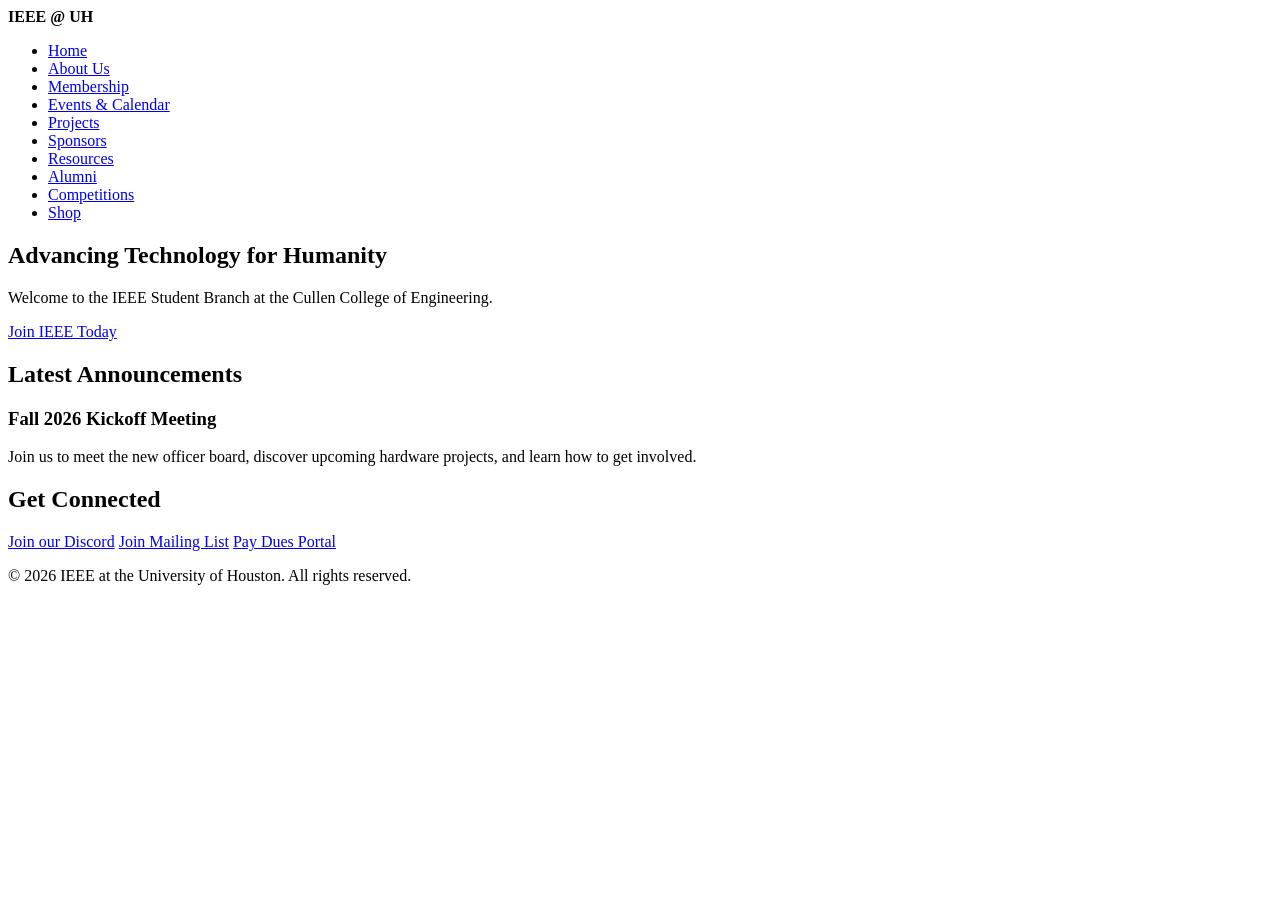
==== index.html @ 5efac814 "Create index.html" ====
<!DOCTYPE html>
<html lang="en">
<head>
    <meta charset="UTF-8">
    <meta name="viewport" content="width=device-width, initial-scale=1.0">
    <title>IEEE at University of Houston</title>
</head>
<body>
    <!-- MAIN NAVIGATION BAR -->
    <header>
        <nav>
            <div class="logo"><strong>IEEE @ UH</strong></div>
            <ul>
                <li><a href="index.html">Home</a></li>
                <li><a href="about.html">About Us</a></li>
                <li><a href="join.html">Membership</a></li>
                <li><a href="events.html">Events & Calendar</a></li>
                <li><a href="projects.html">Projects</a></li>
                <li><a href="corporate.html">Sponsors</a></li>
                <li><a href="resources.html">Resources</a></li>
                <li><a href="alumni.html">Alumni</a></li>
                <li><a href="competitions.html">Competitions</a></li>
                <li><a href="shop.html">Shop</a></li>
            </ul>
        </nav>
    </header>

    <!-- PAGE CONTENT -->
    <main>
        <section class="hero">
            <h1>Advancing Technology for Humanity</h1>
            <p>Welcome to the IEEE Student Branch at the Cullen College of Engineering.</p>
            <a href="join.html" class="btn-primary">Join IEEE Today</a>
        </section>

        <section class="announcements">
            <h2>Latest Announcements</h2>
            <div class="news-card">
                <h3>Fall 2026 Kickoff Meeting</h3>
                <p>Join us to meet the new officer board, discover upcoming hardware projects, and learn how to get involved.</p>
            </div>
        </section>

        <section class="quick-links">
            <h2>Get Connected</h2>
            <a href="#" class="btn-secondary">Join our Discord</a>
            <a href="#" class="btn-secondary">Join Mailing List</a>
            <a href="#" class="btn-secondary">Pay Dues Portal</a>
        </section>
    </main>

    <!-- FOOTER -->
    <footer>
        <p>&copy; 2026 IEEE at the University of Houston. All rights reserved.</p>
    </footer>
</body>
</html>
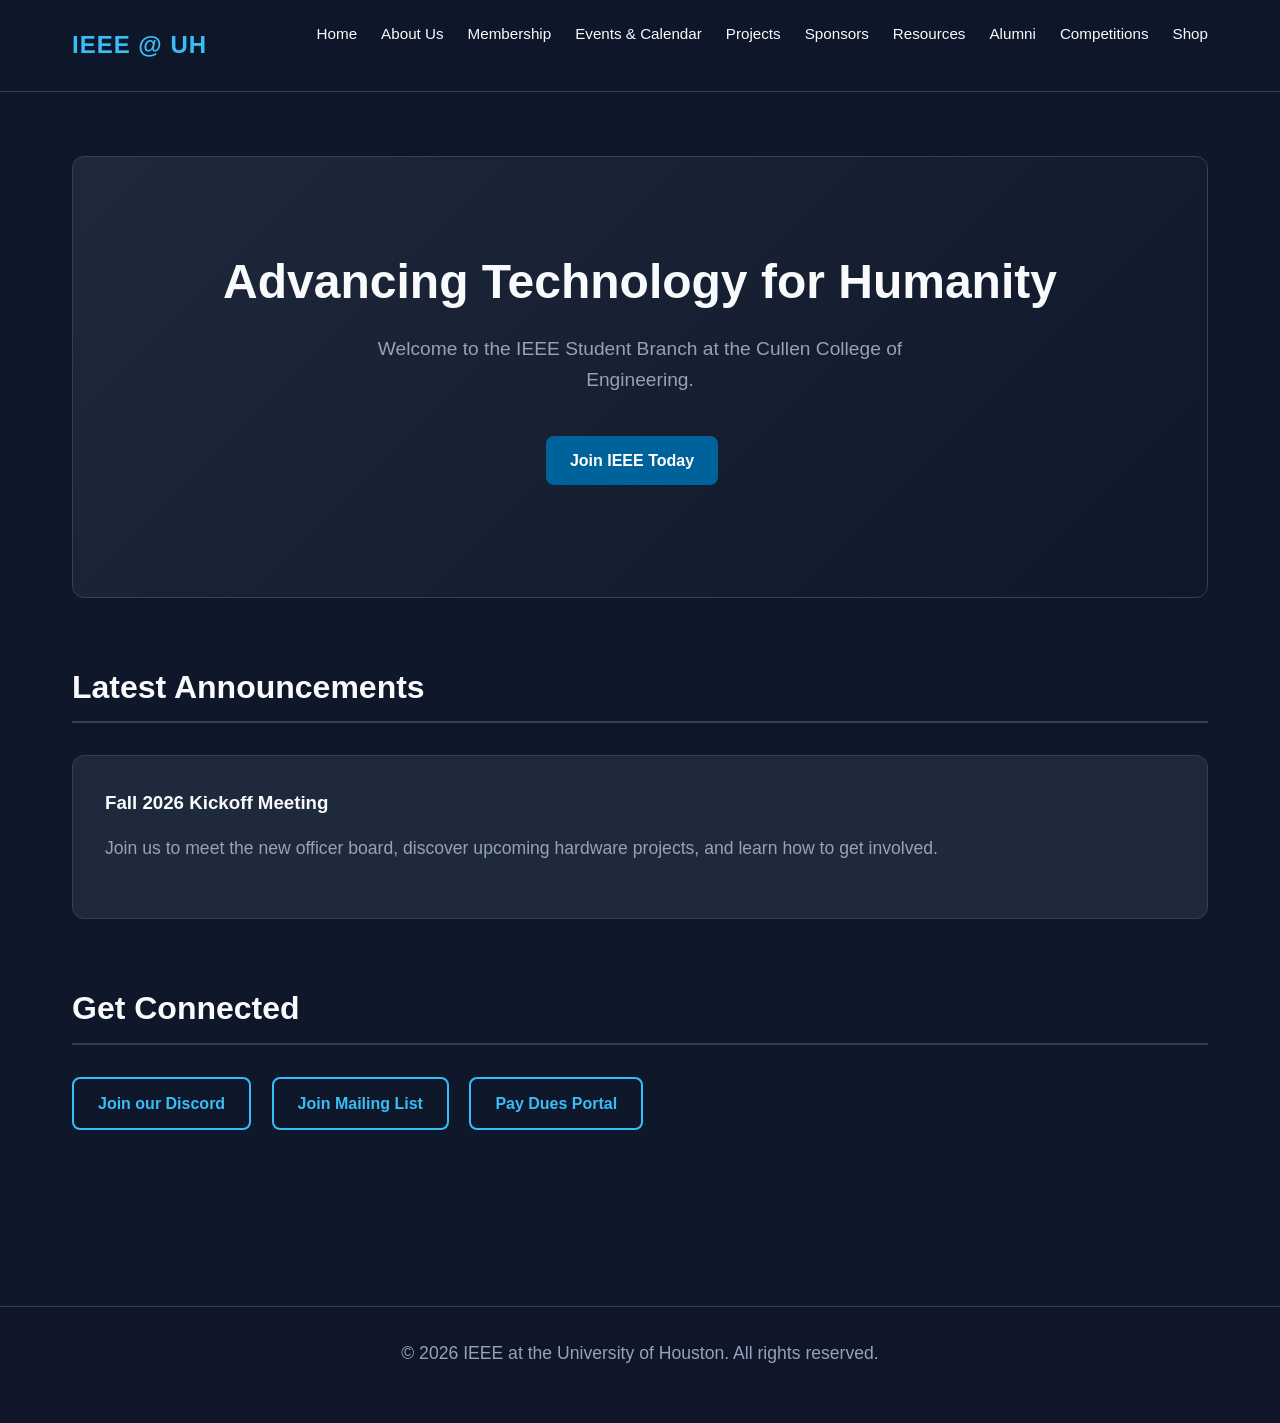
==== commit 12e5b0b4: "Update index.html" ====
--- a/index.html
+++ b/index.html
@@ -4,6 +4,7 @@
     <meta charset="UTF-8">
     <meta name="viewport" content="width=device-width, initial-scale=1.0">
     <title>IEEE at University of Houston</title>
+    <link rel="stylesheet" href="style.css">
 </head>
 <body>
     <!-- MAIN NAVIGATION BAR -->
--- a/style.css
+++ b/style.css
@@ -0,0 +1,200 @@
+/* Color Palette & Global Variables */
+:root {
+    --bg-dark: #0f172a;       /* Deep slate background */
+    --bg-card: #1e293b;       /* Lighter slate for cards */
+    --text-main: #f8fafc;     /* Off-white text */
+    --text-muted: #94a3b8;    /* Gray text for paragraphs */
+    --ieee-blue: #00629B;     /* Official IEEE Blue */
+    --accent: #38bdf8;        /* Light blue for highlights/hover */
+    --border: #334155;        /* Subtle borders */
+}
+
+* {
+    margin: 0;
+    padding: 0;
+    box-sizing: border-box;
+    font-family: -apple-system, BlinkMacSystemFont, "Segoe UI", Roboto, Helvetica, Arial, sans-serif;
+}
+
+body {
+    background-color: var(--bg-dark);
+    color: var(--text-main);
+    line-height: 1.6;
+}
+
+/* --- Navigation Bar --- */
+header {
+    background-color: rgba(15, 23, 42, 0.95);
+    backdrop-filter: blur(8px);
+    border-bottom: 1px solid var(--border);
+    position: sticky;
+    top: 0;
+    z-index: 1000;
+}
+
+nav {
+    display: flex;
+    justify-content: space-between;
+    align-items: center;
+    max-width: 1200px;
+    margin: 0 auto;
+    padding: 1.2rem 2rem;
+}
+
+.logo strong {
+    font-size: 1.5rem;
+    color: var(--accent);
+    letter-spacing: 1px;
+}
+
+nav ul {
+    display: flex;
+    list-style: none;
+    gap: 1.5rem;
+    flex-wrap: wrap; /* Allows links to wrap on smaller screens */
+}
+
+nav a {
+    color: var(--text-main);
+    text-decoration: none;
+    font-size: 0.95rem;
+    font-weight: 500;
+    transition: color 0.2s ease;
+}
+
+nav a:hover {
+    color: var(--accent);
+}
+
+/* --- Main Content & Typography --- */
+main {
+    max-width: 1200px;
+    margin: 0 auto;
+    padding: 2rem;
+    min-height: 80vh;
+}
+
+section {
+    margin-bottom: 4rem;
+}
+
+h1, h2, h3 {
+    margin-bottom: 1rem;
+    color: var(--text-main);
+}
+
+h1 {
+    font-size: 3rem;
+    line-height: 1.2;
+    margin-bottom: 1.5rem;
+}
+
+h2 {
+    font-size: 2rem;
+    border-bottom: 2px solid var(--border);
+    padding-bottom: 0.5rem;
+    margin-bottom: 2rem;
+}
+
+p, ul, ol {
+    color: var(--text-muted);
+    margin-bottom: 1.5rem;
+    font-size: 1.1rem;
+}
+
+ul, ol {
+    padding-left: 2rem;
+}
+
+/* --- Hero Section (Landing Page) --- */
+.hero {
+    text-align: center;
+    padding: 6rem 2rem;
+    background: linear-gradient(135deg, #1e293b 0%, #0f172a 100%);
+    border-radius: 12px;
+    border: 1px solid var(--border);
+    margin-top: 2rem;
+}
+
+.hero p {
+    max-width: 600px;
+    margin: 0 auto 2.5rem auto;
+    font-size: 1.2rem;
+}
+
+/* --- Buttons --- */
+.btn-primary, .btn-secondary {
+    display: inline-block;
+    padding: 0.75rem 1.5rem;
+    border-radius: 8px;
+    text-decoration: none;
+    font-weight: 600;
+    transition: all 0.3s ease;
+    margin-right: 1rem;
+    margin-bottom: 1rem;
+}
+
+.btn-primary {
+    background-color: var(--ieee-blue);
+    color: #ffffff !important;
+}
+
+.btn-primary:hover {
+    background-color: var(--accent);
+    transform: translateY(-2px);
+    box-shadow: 0 4px 12px rgba(56, 189, 248, 0.3);
+}
+
+.btn-secondary {
+    background-color: transparent;
+    color: var(--accent) !important;
+    border: 2px solid var(--accent);
+}
+
+.btn-secondary:hover {
+    background-color: var(--accent);
+    color: var(--bg-dark) !important;
+}
+
+/* --- Cards & Grids (Projects, Officers, News) --- */
+.news-card, .project-card, .officer-card, .merch-item {
+    background-color: var(--bg-card);
+    padding: 2rem;
+    border-radius: 12px;
+    border: 1px solid var(--border);
+    transition: transform 0.2s ease;
+}
+
+.news-card:hover, .project-card:hover {
+    transform: translateY(-5px);
+    border-color: var(--accent);
+}
+
+.officer-grid, .merch-gallery {
+    display: grid;
+    grid-template-columns: repeat(auto-fit, minmax(250px, 1fr));
+    gap: 2rem;
+}
+
+.officer-card {
+    text-align: center;
+}
+
+.officer-card img, .merch-item img {
+    width: 100%;
+    height: 200px;
+    object-fit: cover;
+    border-radius: 8px;
+    margin-bottom: 1.5rem;
+    background-color: var(--bg-dark); /* Placeholder color until you add images */
+}
+
+/* --- Footer --- */
+footer {
+    text-align: center;
+    padding: 2rem;
+    border-top: 1px solid var(--border);
+    margin-top: 4rem;
+    color: var(--text-muted);
+    background-color: rgba(15, 23, 42, 0.95);
+}
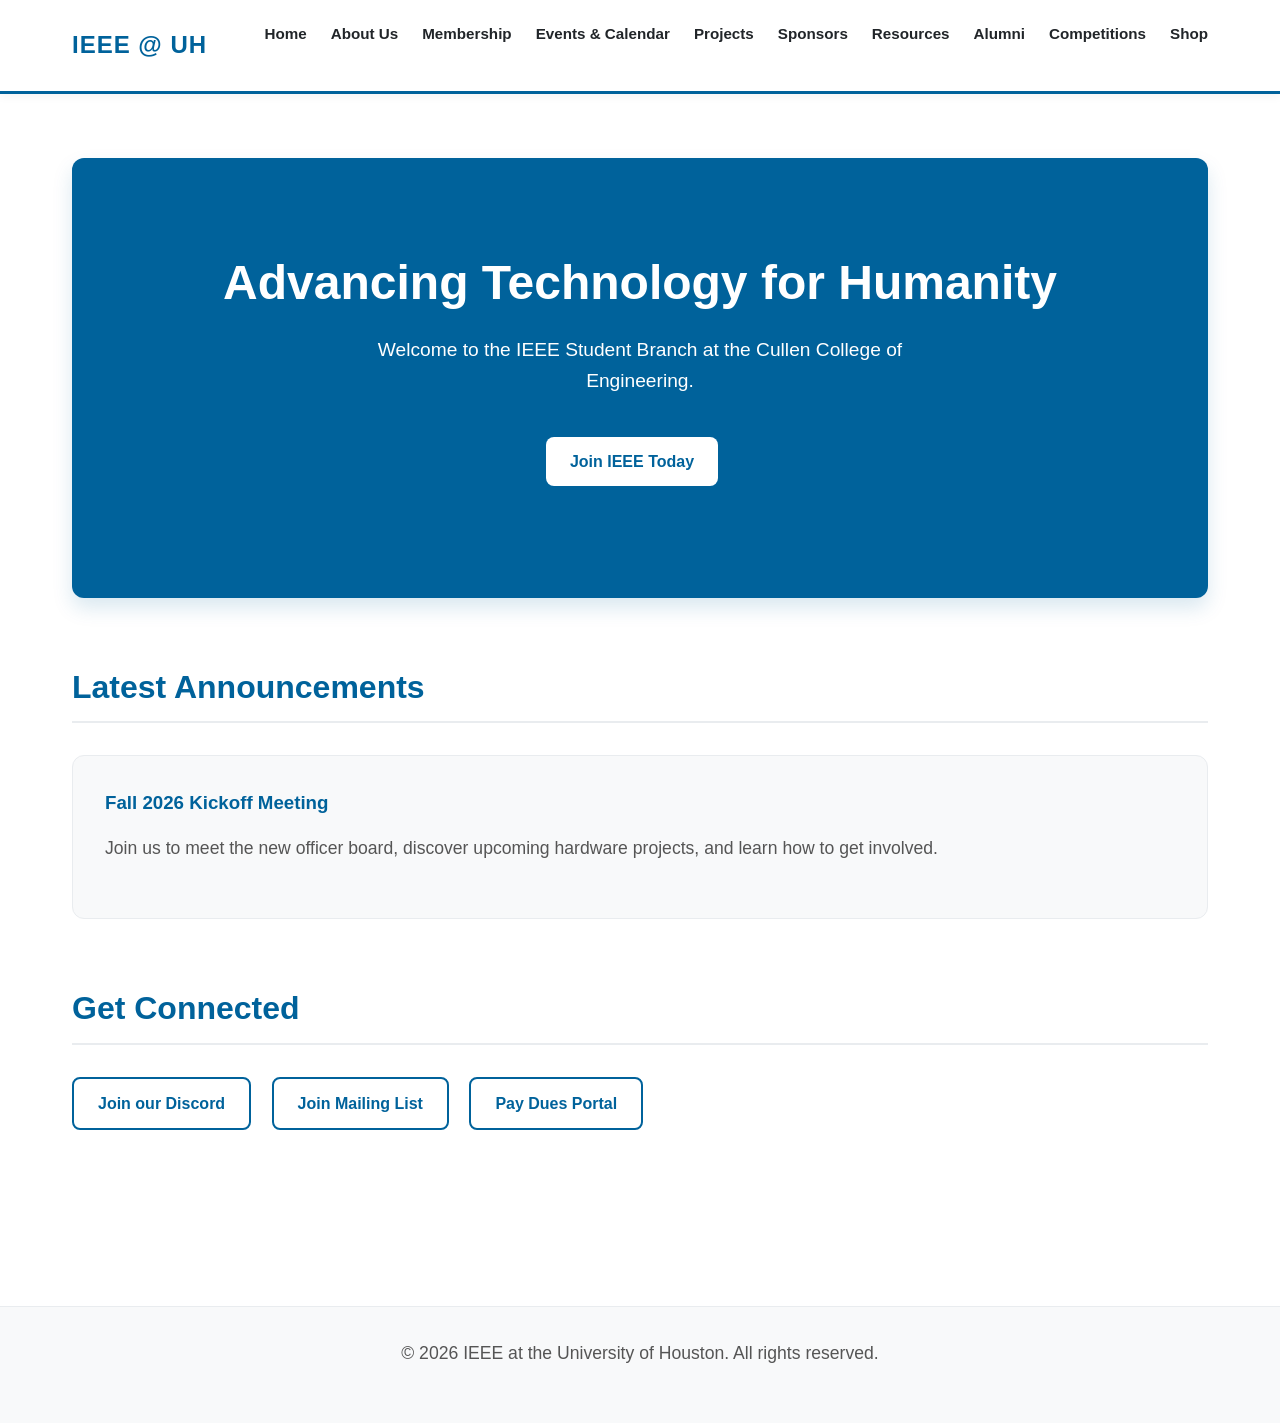
==== commit 0601a075: "Update index.html" ====
--- a/index.html
+++ b/index.html
@@ -3,11 +3,10 @@
 <head>
     <meta charset="UTF-8">
     <meta name="viewport" content="width=device-width, initial-scale=1.0">
-    <title>IEEE at University of Houston</title>
+    <title>Home - IEEE at University of Houston</title>
     <link rel="stylesheet" href="style.css">
 </head>
 <body>
-    <!-- MAIN NAVIGATION BAR -->
     <header>
         <nav>
             <div class="logo"><strong>IEEE @ UH</strong></div>
@@ -26,7 +25,6 @@
         </nav>
     </header>
 
-    <!-- PAGE CONTENT -->
     <main>
         <section class="hero">
             <h1>Advancing Technology for Humanity</h1>
@@ -50,7 +48,6 @@
         </section>
     </main>
 
-    <!-- FOOTER -->
     <footer>
         <p>&copy; 2026 IEEE at the University of Houston. All rights reserved.</p>
     </footer>
--- a/style.css
+++ b/style.css
@@ -1,12 +1,12 @@
 /* Color Palette & Global Variables */
 :root {
-    --bg-dark: #0f172a;       /* Deep slate background */
-    --bg-card: #1e293b;       /* Lighter slate for cards */
-    --text-main: #f8fafc;     /* Off-white text */
-    --text-muted: #94a3b8;    /* Gray text for paragraphs */
-    --ieee-blue: #00629B;     /* Official IEEE Blue */
-    --accent: #38bdf8;        /* Light blue for highlights/hover */
-    --border: #334155;        /* Subtle borders */
+    --bg-main: #ffffff;         /* Pure white background */
+    --bg-card: #f8f9fa;         /* Very light gray for cards/sections */
+    --text-main: #212529;       /* Dark gray/almost black for text */
+    --text-muted: #555555;      /* Medium gray for paragraphs */
+    --ieee-blue: #00629B;       /* Official IEEE Blue */
+    --ieee-blue-hover: #004c7a; /* Darker blue for hover states */
+    --border: #e9ecef;          /* Light gray borders */
 }
 
 * {
@@ -17,19 +17,19 @@
 }
 
 body {
-    background-color: var(--bg-dark);
+    background-color: var(--bg-main);
     color: var(--text-main);
     line-height: 1.6;
 }
 
 /* --- Navigation Bar --- */
 header {
-    background-color: rgba(15, 23, 42, 0.95);
-    backdrop-filter: blur(8px);
-    border-bottom: 1px solid var(--border);
+    background-color: #ffffff;
+    border-bottom: 3px solid var(--ieee-blue); /* Strong IEEE Blue border */
     position: sticky;
     top: 0;
     z-index: 1000;
+    box-shadow: 0 2px 10px rgba(0,0,0,0.05);
 }
 
 nav {
@@ -43,7 +43,7 @@
 
 .logo strong {
     font-size: 1.5rem;
-    color: var(--accent);
+    color: var(--ieee-blue);
     letter-spacing: 1px;
 }
 
@@ -51,19 +51,19 @@
     display: flex;
     list-style: none;
     gap: 1.5rem;
-    flex-wrap: wrap; /* Allows links to wrap on smaller screens */
+    flex-wrap: wrap; 
 }
 
 nav a {
     color: var(--text-main);
     text-decoration: none;
     font-size: 0.95rem;
-    font-weight: 500;
+    font-weight: 600;
     transition: color 0.2s ease;
 }
 
 nav a:hover {
-    color: var(--accent);
+    color: var(--ieee-blue);
 }
 
 /* --- Main Content & Typography --- */
@@ -80,7 +80,7 @@
 
 h1, h2, h3 {
     margin-bottom: 1rem;
-    color: var(--text-main);
+    color: var(--ieee-blue); /* Headers match the IEEE branding */
 }
 
 h1 {
@@ -106,14 +106,37 @@
     padding-left: 2rem;
 }
 
+/* --- Standard Text Links --- */
+main a {
+    color: var(--ieee-blue);
+    text-decoration: none;
+    font-weight: 600;
+    transition: color 0.2s ease;
+}
+
+main a:hover {
+    color: var(--ieee-blue-hover);
+    text-decoration: underline;
+}
+
+/* Ensure buttons don't get underlined on hover */
+main a.btn-primary:hover, main a.btn-secondary:hover {
+    text-decoration: none;
+}
+
 /* --- Hero Section (Landing Page) --- */
 .hero {
     text-align: center;
     padding: 6rem 2rem;
-    background: linear-gradient(135deg, #1e293b 0%, #0f172a 100%);
+    background-color: var(--ieee-blue); /* Solid blue background */
+    color: #ffffff;
     border-radius: 12px;
-    border: 1px solid var(--border);
     margin-top: 2rem;
+    box-shadow: 0 10px 20px rgba(0, 98, 155, 0.15);
+}
+
+.hero h1, .hero p {
+    color: #ffffff; /* Forces text to be white inside the blue hero */
 }
 
 .hero p {
@@ -134,26 +157,39 @@
     margin-bottom: 1rem;
 }
 
+/* White button for the Blue Hero section */
+.hero .btn-primary {
+    background-color: #ffffff;
+    color: var(--ieee-blue) !important;
+}
+
+.hero .btn-primary:hover {
+    background-color: #f8f9fa;
+    transform: translateY(-2px);
+    box-shadow: 0 4px 12px rgba(0, 0, 0, 0.15);
+}
+
+/* Standard blue button for the rest of the site */
 .btn-primary {
     background-color: var(--ieee-blue);
     color: #ffffff !important;
 }
 
 .btn-primary:hover {
-    background-color: var(--accent);
+    background-color: var(--ieee-blue-hover);
     transform: translateY(-2px);
-    box-shadow: 0 4px 12px rgba(56, 189, 248, 0.3);
+    box-shadow: 0 4px 12px rgba(0, 98, 155, 0.3);
 }
 
 .btn-secondary {
     background-color: transparent;
-    color: var(--accent) !important;
-    border: 2px solid var(--accent);
+    color: var(--ieee-blue) !important;
+    border: 2px solid var(--ieee-blue);
 }
 
 .btn-secondary:hover {
-    background-color: var(--accent);
-    color: var(--bg-dark) !important;
+    background-color: var(--ieee-blue);
+    color: #ffffff !important;
 }
 
 /* --- Cards & Grids (Projects, Officers, News) --- */
@@ -162,12 +198,13 @@
     padding: 2rem;
     border-radius: 12px;
     border: 1px solid var(--border);
-    transition: transform 0.2s ease;
+    transition: transform 0.2s ease, box-shadow 0.2s ease;
 }
 
 .news-card:hover, .project-card:hover {
     transform: translateY(-5px);
-    border-color: var(--accent);
+    border-color: var(--ieee-blue);
+    box-shadow: 0 8px 24px rgba(0, 98, 155, 0.1);
 }
 
 .officer-grid, .merch-gallery {
@@ -186,7 +223,7 @@
     object-fit: cover;
     border-radius: 8px;
     margin-bottom: 1.5rem;
-    background-color: var(--bg-dark); /* Placeholder color until you add images */
+    background-color: #e9ecef; /* Light gray placeholder */
 }
 
 /* --- Footer --- */
@@ -195,6 +232,6 @@
     padding: 2rem;
     border-top: 1px solid var(--border);
     margin-top: 4rem;
+    background-color: #f8f9fa;
     color: var(--text-muted);
-    background-color: rgba(15, 23, 42, 0.95);
-}
+}
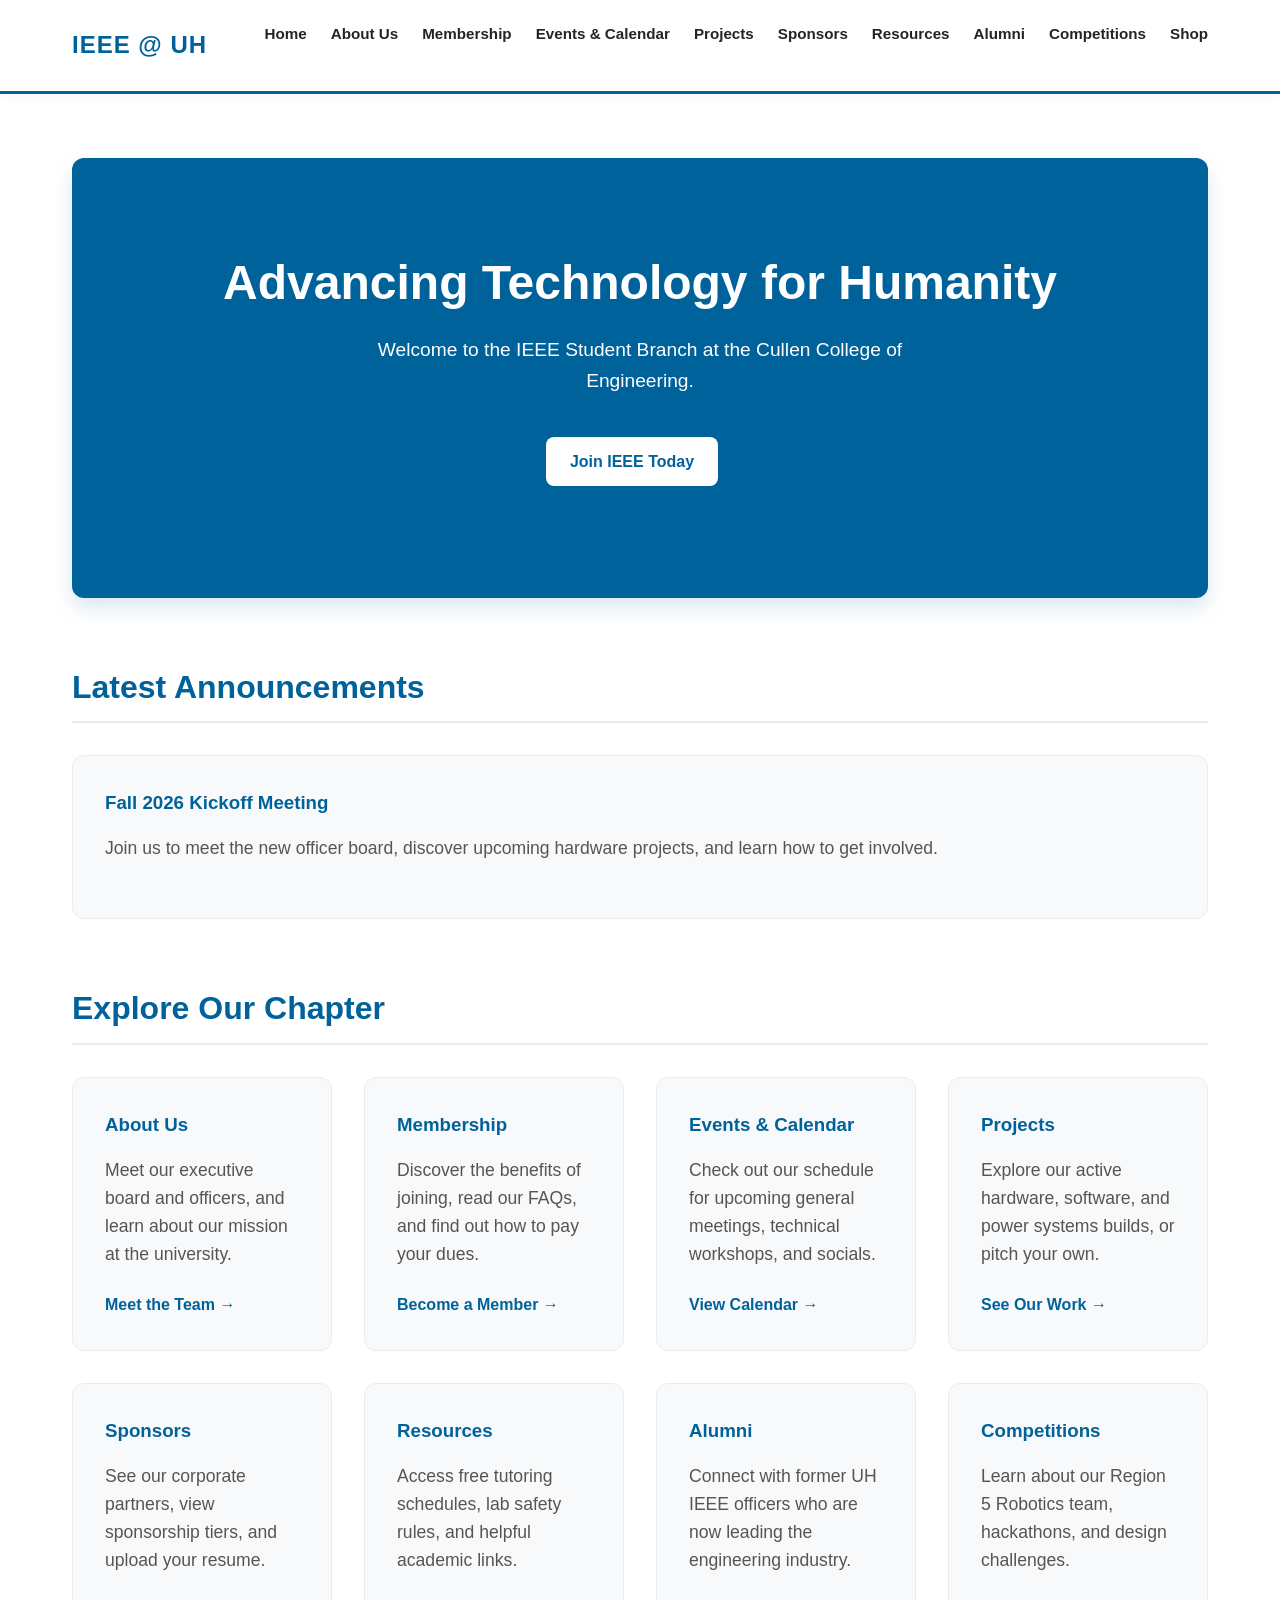
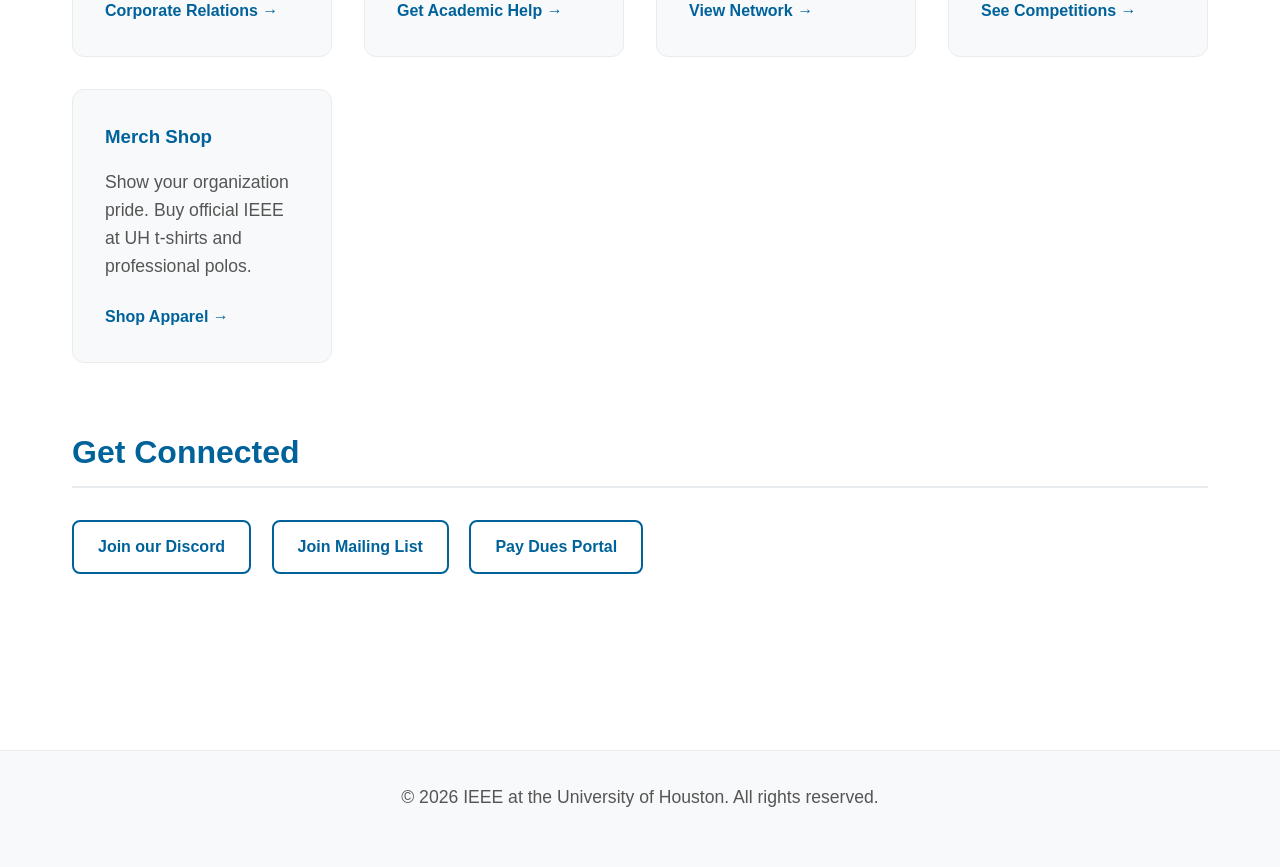
==== commit f12cee67: "Update index.html" ====
--- a/index.html
+++ b/index.html
@@ -40,6 +40,67 @@
             </div>
         </section>
 
+        <section class="site-overview">
+            <h2>Explore Our Chapter</h2>
+            <div class="officer-grid">
+                
+                <div class="news-card">
+                    <h3>About Us</h3>
+                    <p>Meet our executive board and officers, and learn about our mission at the university.</p>
+                    <a href="about.html">Meet the Team →</a>
+                </div>
+
+                <div class="news-card">
+                    <h3>Membership</h3>
+                    <p>Discover the benefits of joining, read our FAQs, and find out how to pay your dues.</p>
+                    <a href="join.html">Become a Member →</a>
+                </div>
+
+                <div class="news-card">
+                    <h3>Events & Calendar</h3>
+                    <p>Check out our schedule for upcoming general meetings, technical workshops, and socials.</p>
+                    <a href="events.html">View Calendar →</a>
+                </div>
+
+                <div class="news-card">
+                    <h3>Projects</h3>
+                    <p>Explore our active hardware, software, and power systems builds, or pitch your own.</p>
+                    <a href="projects.html">See Our Work →</a>
+                </div>
+
+                <div class="news-card">
+                    <h3>Sponsors</h3>
+                    <p>See our corporate partners, view sponsorship tiers, and upload your resume.</p>
+                    <a href="corporate.html">Corporate Relations →</a>
+                </div>
+
+                <div class="news-card">
+                    <h3>Resources</h3>
+                    <p>Access free tutoring schedules, lab safety rules, and helpful academic links.</p>
+                    <a href="resources.html">Get Academic Help →</a>
+                </div>
+
+                <div class="news-card">
+                    <h3>Alumni</h3>
+                    <p>Connect with former UH IEEE officers who are now leading the engineering industry.</p>
+                    <a href="alumni.html">View Network →</a>
+                </div>
+
+                <div class="news-card">
+                    <h3>Competitions</h3>
+                    <p>Learn about our Region 5 Robotics team, hackathons, and design challenges.</p>
+                    <a href="competitions.html">See Competitions →</a>
+                </div>
+
+                <div class="news-card">
+                    <h3>Merch Shop</h3>
+                    <p>Show your organization pride. Buy official IEEE at UH t-shirts and professional polos.</p>
+                    <a href="shop.html">Shop Apparel →</a>
+                </div>
+
+            </div>
+        </section>
+
         <section class="quick-links">
             <h2>Get Connected</h2>
             <a href="#" class="btn-secondary">Join our Discord</a>
@@ -51,5 +112,8 @@
     <footer>
         <p>&copy; 2026 IEEE at the University of Houston. All rights reserved.</p>
     </footer>
+
+    <!-- This script makes your scroll animations work! -->
+    <script src="script.js"></script>
 </body>
 </html>
--- a/style.css
+++ b/style.css
@@ -235,3 +235,14 @@
     background-color: #f8f9fa;
     color: var(--text-muted);
 }
+/* --- Scroll Reveal Animations --- */
+.hidden-state {
+    opacity: 0;
+    transform: translateY(40px);
+}
+
+.fade-in-up {
+    opacity: 1;
+    transform: translateY(0);
+    transition: opacity 0.8s ease-out, transform 0.8s ease-out;
+}
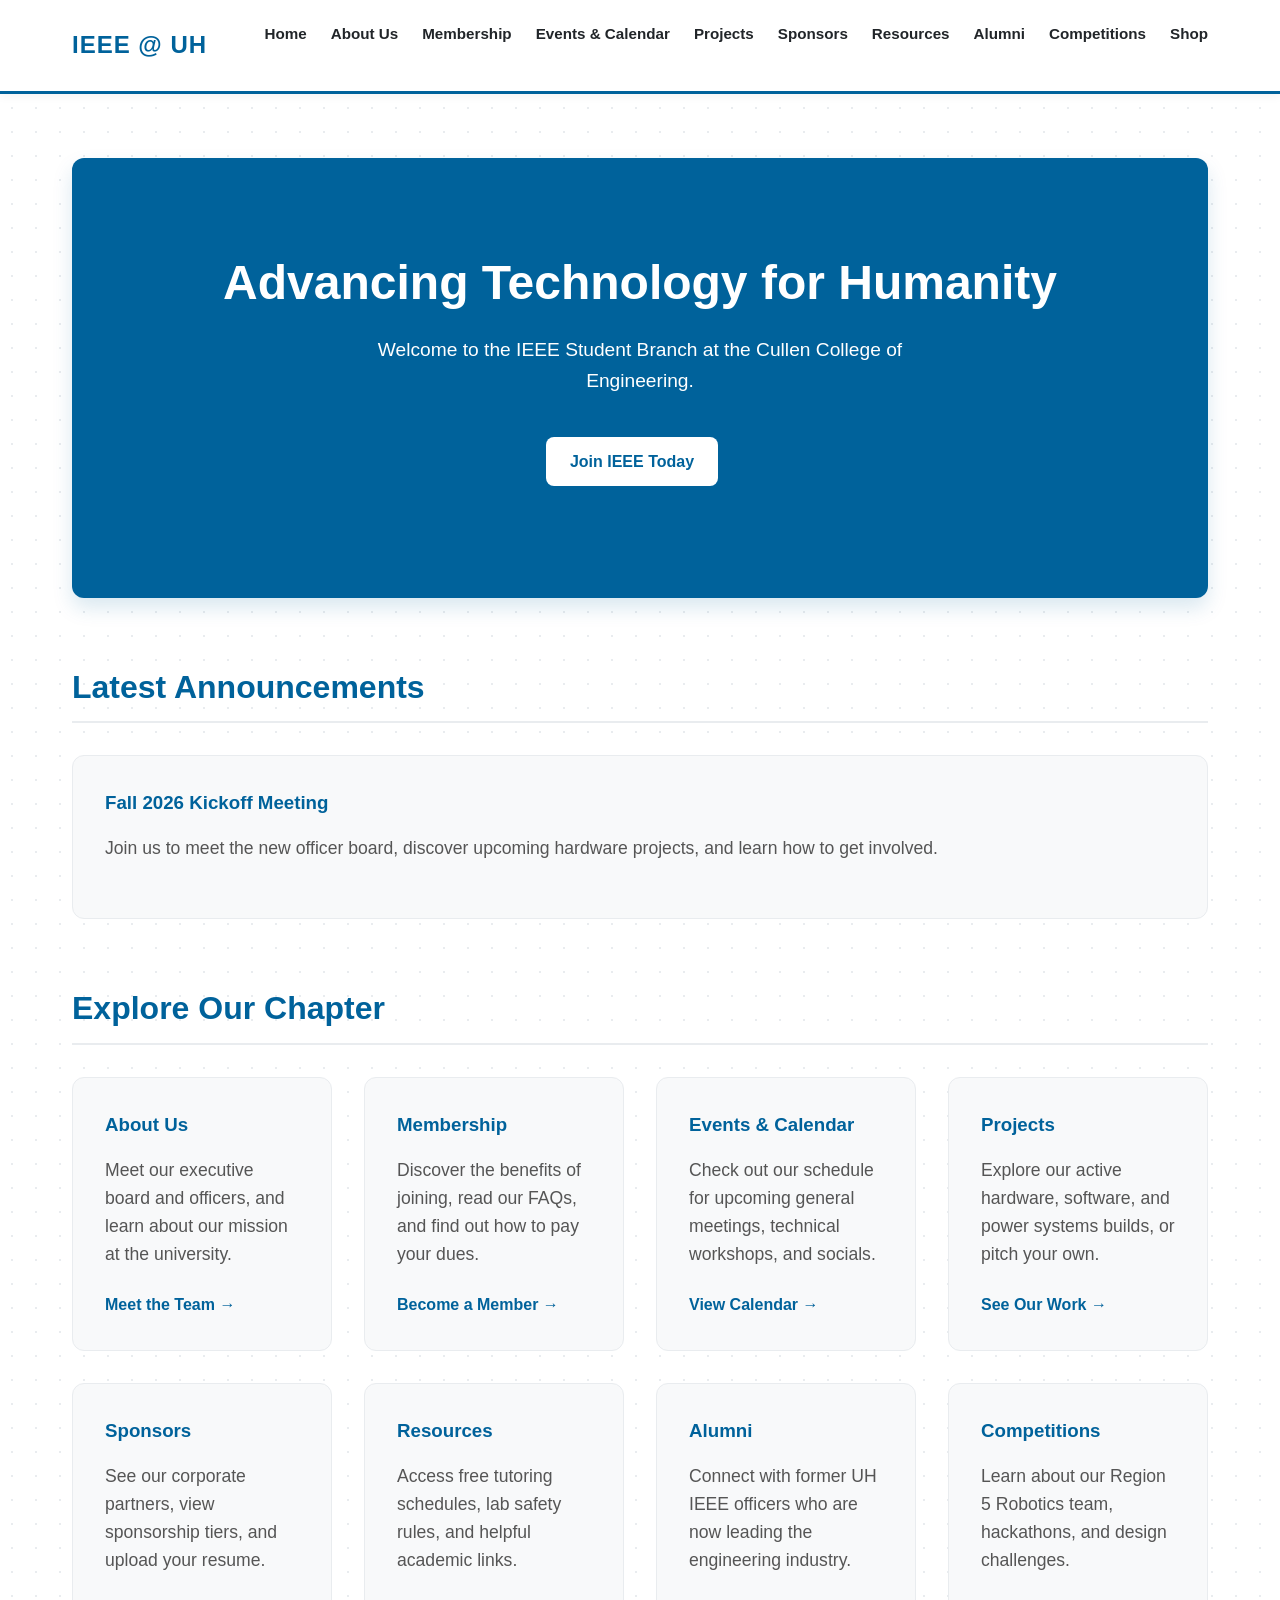
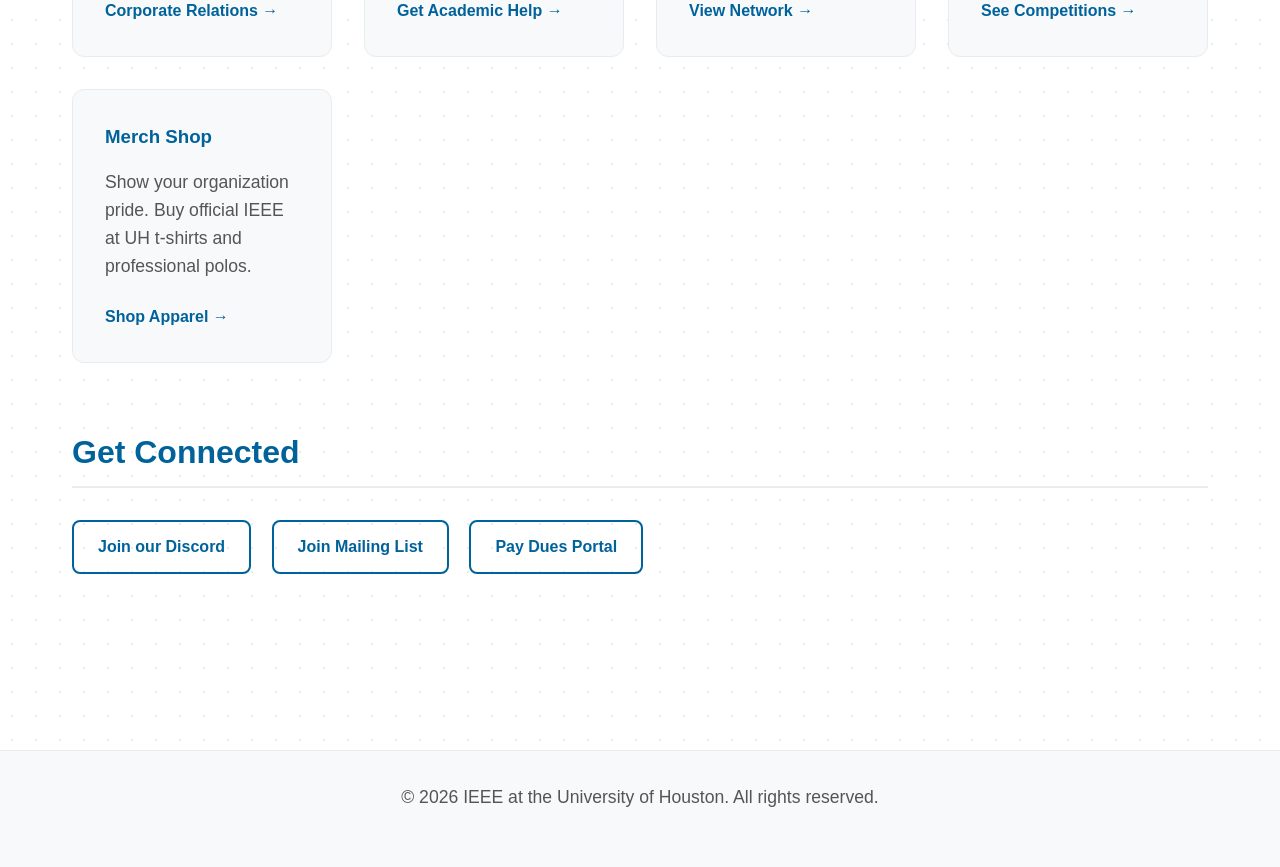
==== commit e78c64db: "Update index.html" ====
--- a/index.html
+++ b/index.html
@@ -6,7 +6,7 @@
     <title>Home - IEEE at University of Houston</title>
     <link rel="stylesheet" href="style.css">
 </head>
-<body>
+<body class="bg-dot-grid">
     <header>
         <nav>
             <div class="logo"><strong>IEEE @ UH</strong></div>
--- a/style.css
+++ b/style.css
@@ -246,3 +246,35 @@
     transform: translateY(0);
     transition: opacity 0.8s ease-out, transform 0.8s ease-out;
 }
+/* --- Custom Page Backgrounds --- */
+
+/* 1. Schematic Dot Grid (Home) */
+body.bg-dot-grid {
+    background-image: radial-gradient(var(--border) 1px, transparent 1px);
+    background-size: 24px 24px;
+}
+
+/* 2. Soft Ambient Gradients (About Us) */
+body.bg-ambient {
+    background-color: #ffffff;
+    background-image: 
+        radial-gradient(at 0% 0%, rgba(0, 98, 155, 0.08) 0px, transparent 50%),
+        radial-gradient(at 100% 100%, rgba(56, 189, 248, 0.12) 0px, transparent 50%);
+    background-attachment: fixed;
+}
+
+/* 3. Interactive Particles (Membership) */
+#particles-js {
+    position: fixed;
+    width: 100%;
+    height: 100%;
+    top: 0;
+    left: 0;
+    z-index: -1; /* Keeps particles safely behind your text */
+    background-color: var(--bg-main);
+}
+
+body.bg-particles main {
+    position: relative;
+    z-index: 1;
+}
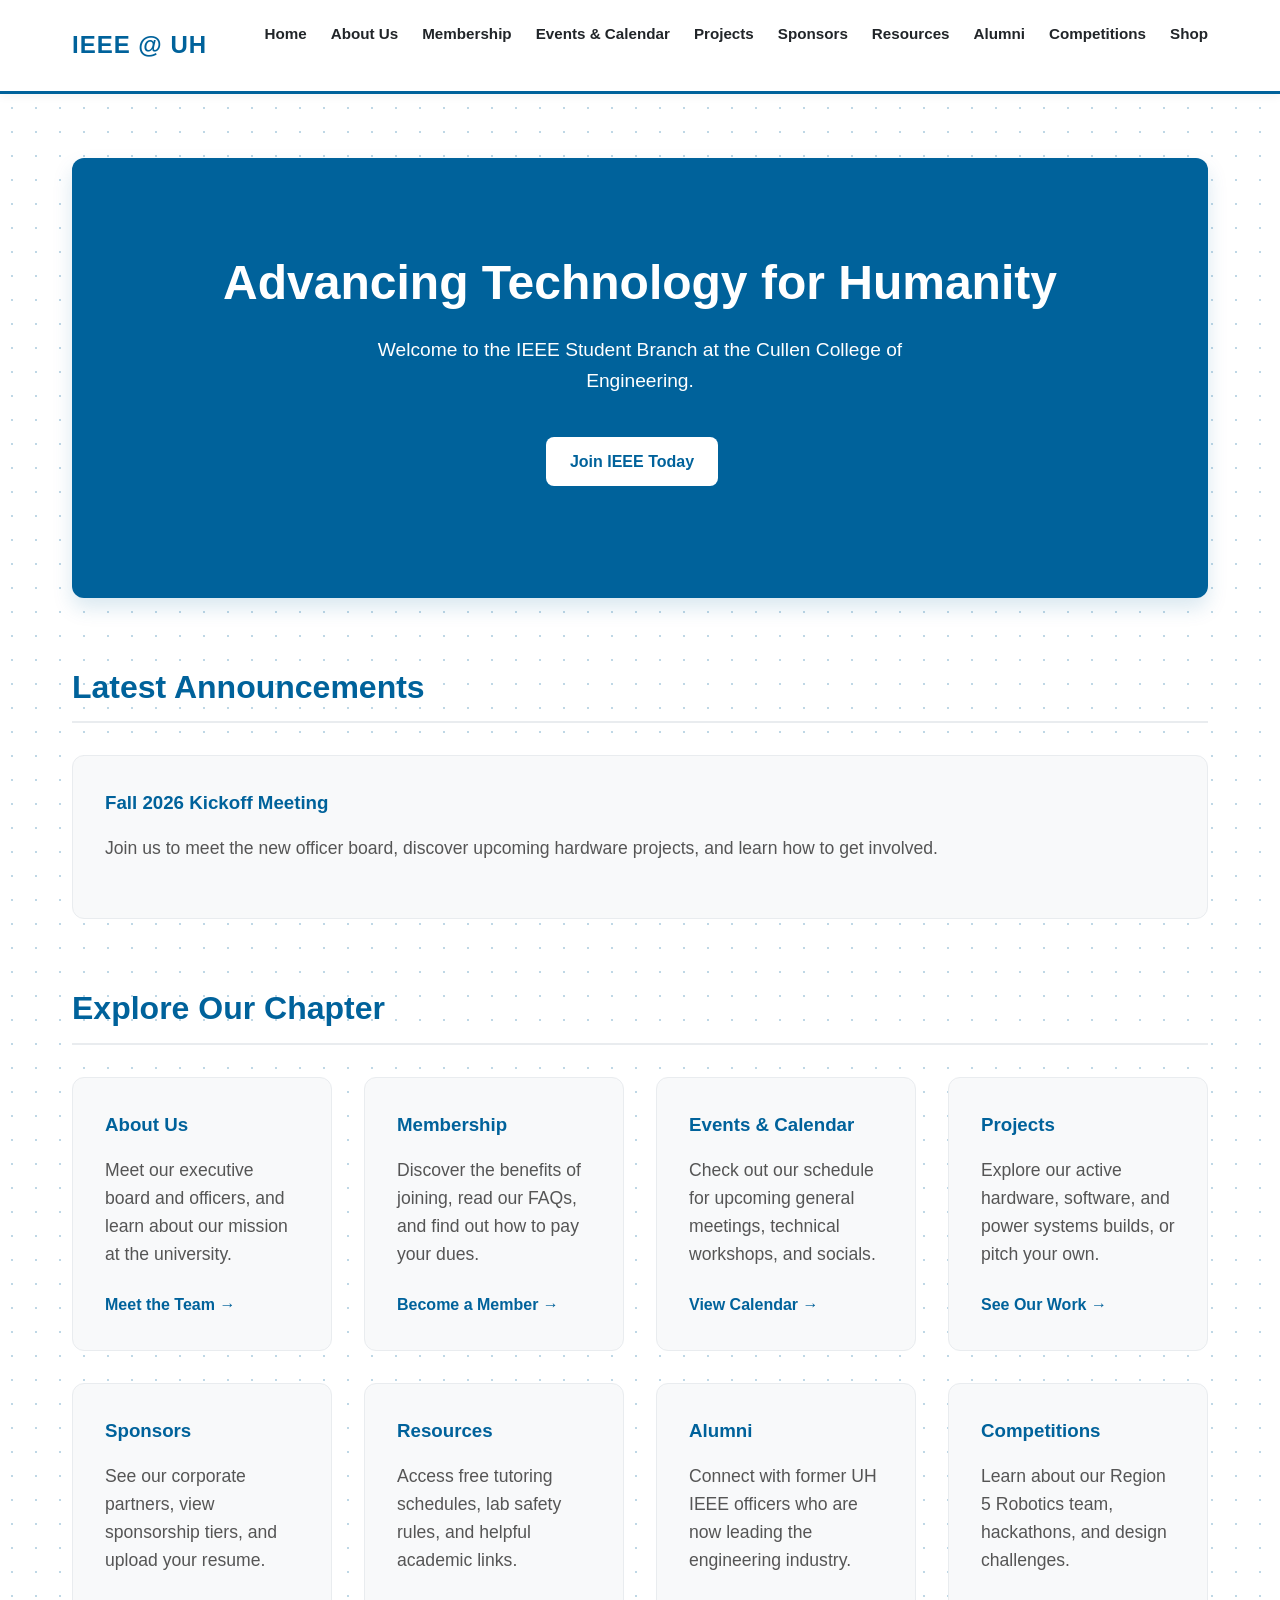
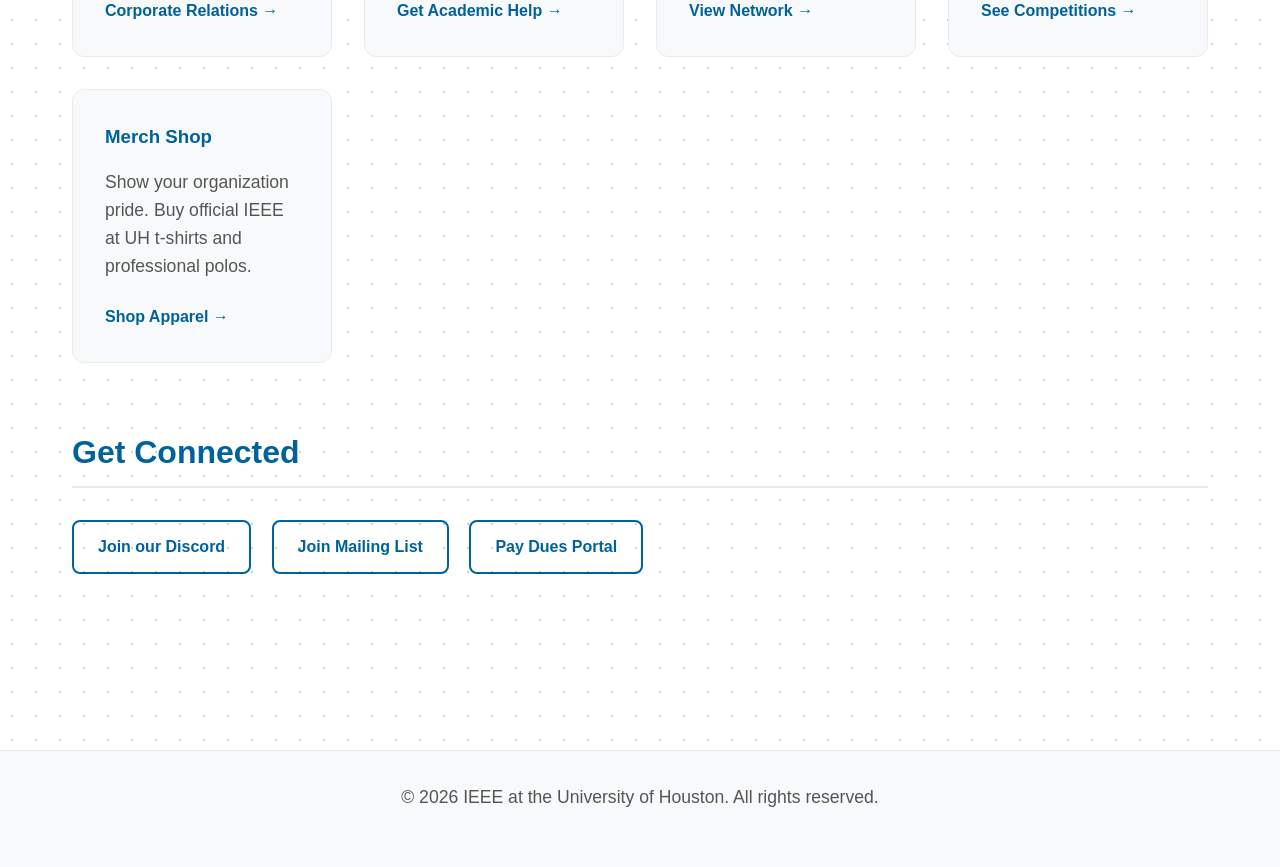
==== commit a6d9e6f6: "Update index.html" ====
--- a/index.html
+++ b/index.html
@@ -103,7 +103,7 @@
 
         <section class="quick-links">
             <h2>Get Connected</h2>
-            <a href="#" class="btn-secondary">Join our Discord</a>
+            <a href="https://discord.gg/JzHdhc8bGM" class="btn-secondary" target="_blank">Join our Discord</a>
             <a href="#" class="btn-secondary">Join Mailing List</a>
             <a href="#" class="btn-secondary">Pay Dues Portal</a>
         </section>
--- a/style.css
+++ b/style.css
@@ -249,17 +249,20 @@
 /* --- Custom Page Backgrounds --- */
 
 /* 1. Schematic Dot Grid (Home) */
+/* 1. Schematic Dot Grid (Home) */
 body.bg-dot-grid {
-    background-image: radial-gradient(var(--border) 1px, transparent 1px);
+    /* Changed the dot color from var(--border) to a visible light blue */
+    background-image: radial-gradient(rgba(0, 98, 155, 0.25) 1.5px, transparent 1.5px);
     background-size: 24px 24px;
 }
+
 
 /* 2. Soft Ambient Gradients (About Us) */
 body.bg-ambient {
     background-color: #ffffff;
     background-image: 
-        radial-gradient(at 0% 0%, rgba(0, 98, 155, 0.08) 0px, transparent 50%),
-        radial-gradient(at 100% 100%, rgba(56, 189, 248, 0.12) 0px, transparent 50%);
+        radial-gradient(at 0% 0%, rgba(0, 98, 155, 0.30) 0px, transparent 50%),
+        radial-gradient(at 100% 100%, rgba(56, 189, 248, 0.35) 0px, transparent 50%);
     background-attachment: fixed;
 }
 
@@ -278,3 +281,77 @@
     position: relative;
     z-index: 1;
 }
+
+/* 4. Technical Blueprint Grid (Projects) */
+/* Straight overlapping lines mimicking an architectural draft */
+body.bg-blueprint {
+    background-color: #ffffff;
+    background-image: 
+        linear-gradient(rgba(0, 98, 155, 0.15) 1px, transparent 1px),
+        linear-gradient(90deg, rgba(0, 98, 155, 0.15) 1px, transparent 1px);
+    background-size: 40px 40px;
+}
+
+/* 5. Sleek Diagonal Motion (Events) */
+/* Subtle forward-leaning stripes to represent scheduling and momentum */
+body.bg-stripes {
+    background-color: #ffffff;
+    background-image: repeating-linear-gradient(
+        45deg, 
+        rgba(0, 98, 155, 0.03) 0, 
+        rgba(0, 98, 155, 0.03) 10px, 
+        transparent 10px, 
+        transparent 20px
+    );
+}
+
+/* 6. Premium Frosted Glass (Sponsors) */
+/* A corporate, heavy diagonal gradient from white to light gray/blue */
+body.bg-glass {
+    background-color: #f8f9fa;
+    background-image: linear-gradient(135deg, #ffffff 0%, rgba(0, 98, 155, 0.08) 100%);
+    background-attachment: fixed;
+}
+
+/* 7. Hybrid: Glowing Ambient Grid (Resources) */
+/* Combines the home page dots with a central cyan glow to look like a server room */
+body.bg-ambient-grid {
+    background-color: #ffffff;
+    background-image: 
+        radial-gradient(rgba(0, 98, 155, 0.25) 1.5px, transparent 1.5px),
+        radial-gradient(circle at 50% 50%, rgba(56, 189, 248, 0.15) 0%, transparent 60%);
+    background-size: 24px 24px, 100% 100%;
+    background-attachment: fixed;
+}
+
+/* 8. Heritage Mesh (Alumni) */
+/* Soft, sweeping corner gradients that feel established and professional */
+body.bg-mesh {
+    background-color: #ffffff;
+    background-image: 
+        radial-gradient(at 80% 0%, rgba(0, 98, 155, 0.15) 0px, transparent 60%),
+        radial-gradient(at 20% 100%, rgba(0, 98, 155, 0.10) 0px, transparent 60%);
+    background-attachment: fixed;
+}
+
+/* 9. Radar Waves (Competitions) */
+/* Concentric rings expanding outward to represent signals/robotics sensors */
+body.bg-radar {
+    background-color: #ffffff;
+    background-image: repeating-radial-gradient(
+        circle at 50% 50%, 
+        transparent 0, 
+        transparent 40px, 
+        rgba(0, 98, 155, 0.05) 40px, 
+        rgba(0, 98, 155, 0.05) 41px
+    );
+    background-attachment: fixed;
+}
+
+/* 10. Top Center Spotlight (Shop) */
+/* A clean light casting down from the top to make the merchandise cards pop */
+body.bg-spotlight {
+    background-color: #ffffff;
+    background-image: radial-gradient(circle at 50% 0%, rgba(0, 98, 155, 0.12) 0%, transparent 70%);
+    background-attachment: fixed;
+}
